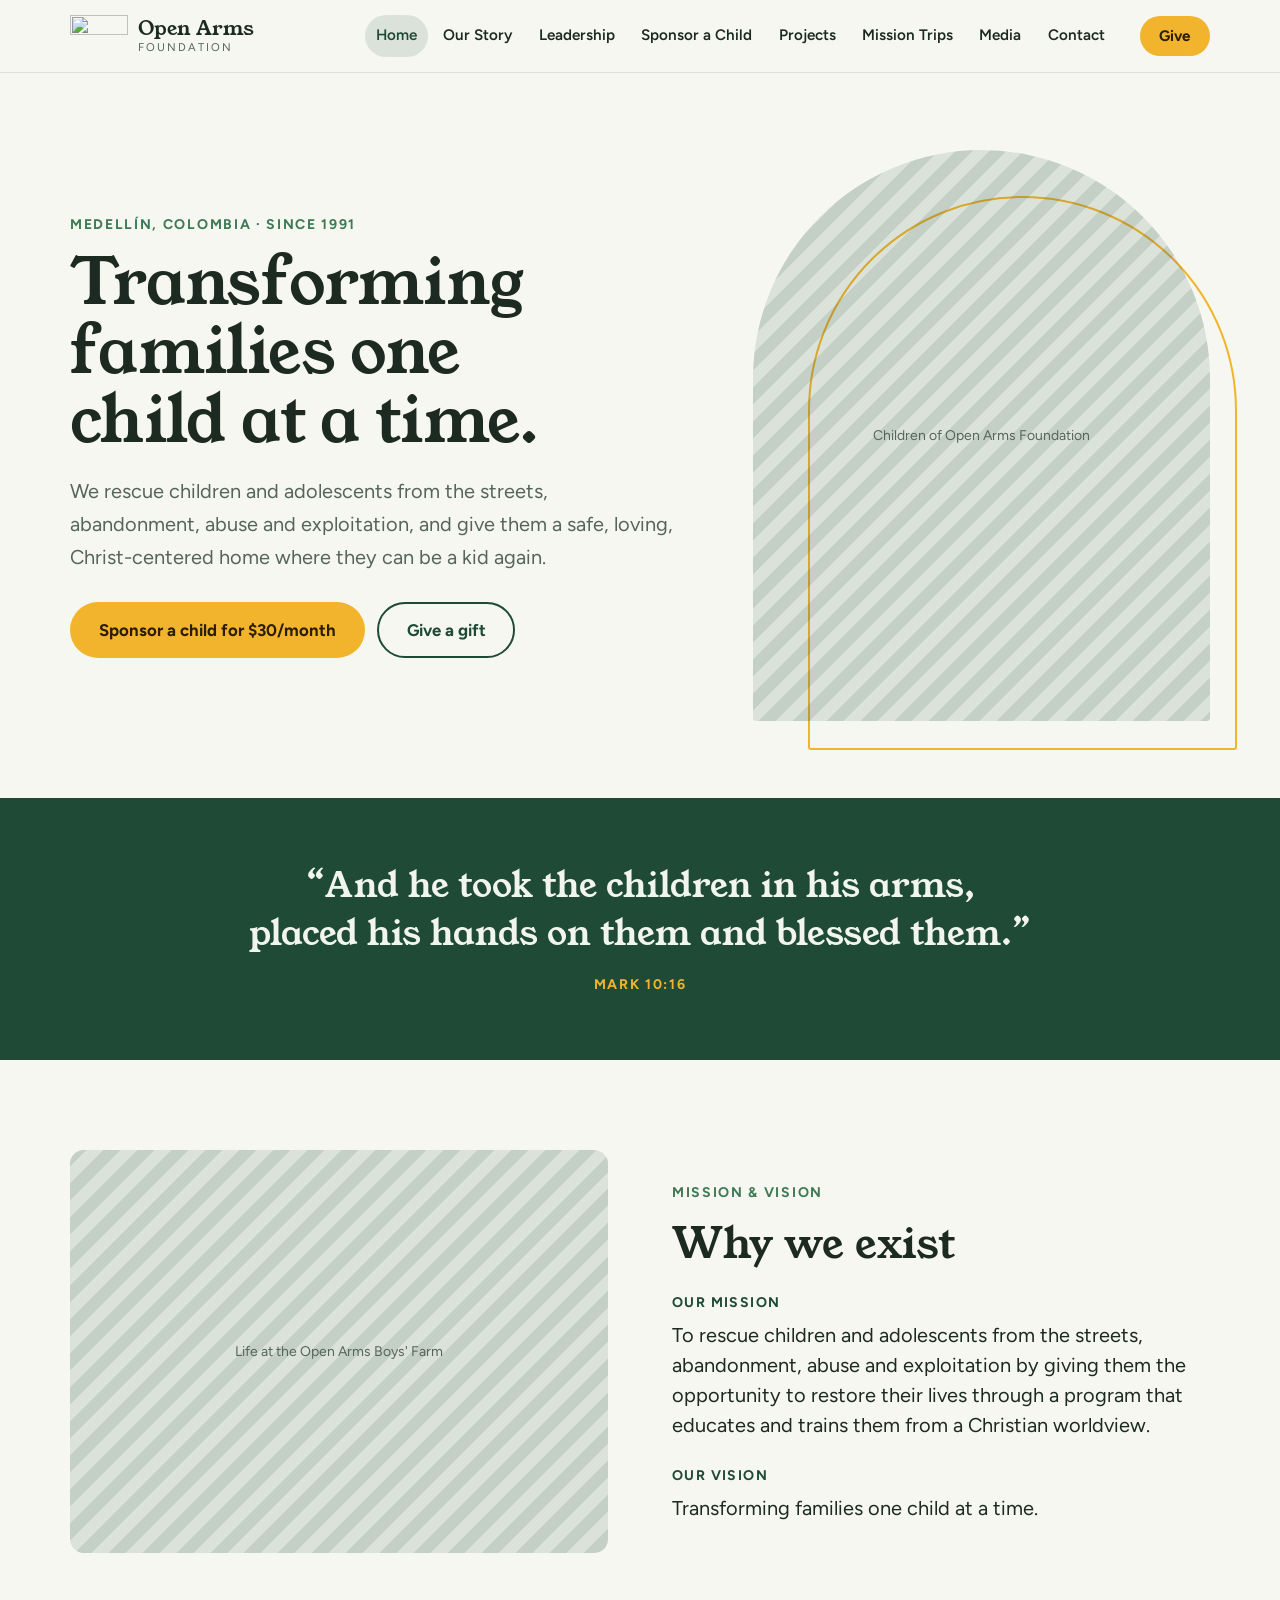
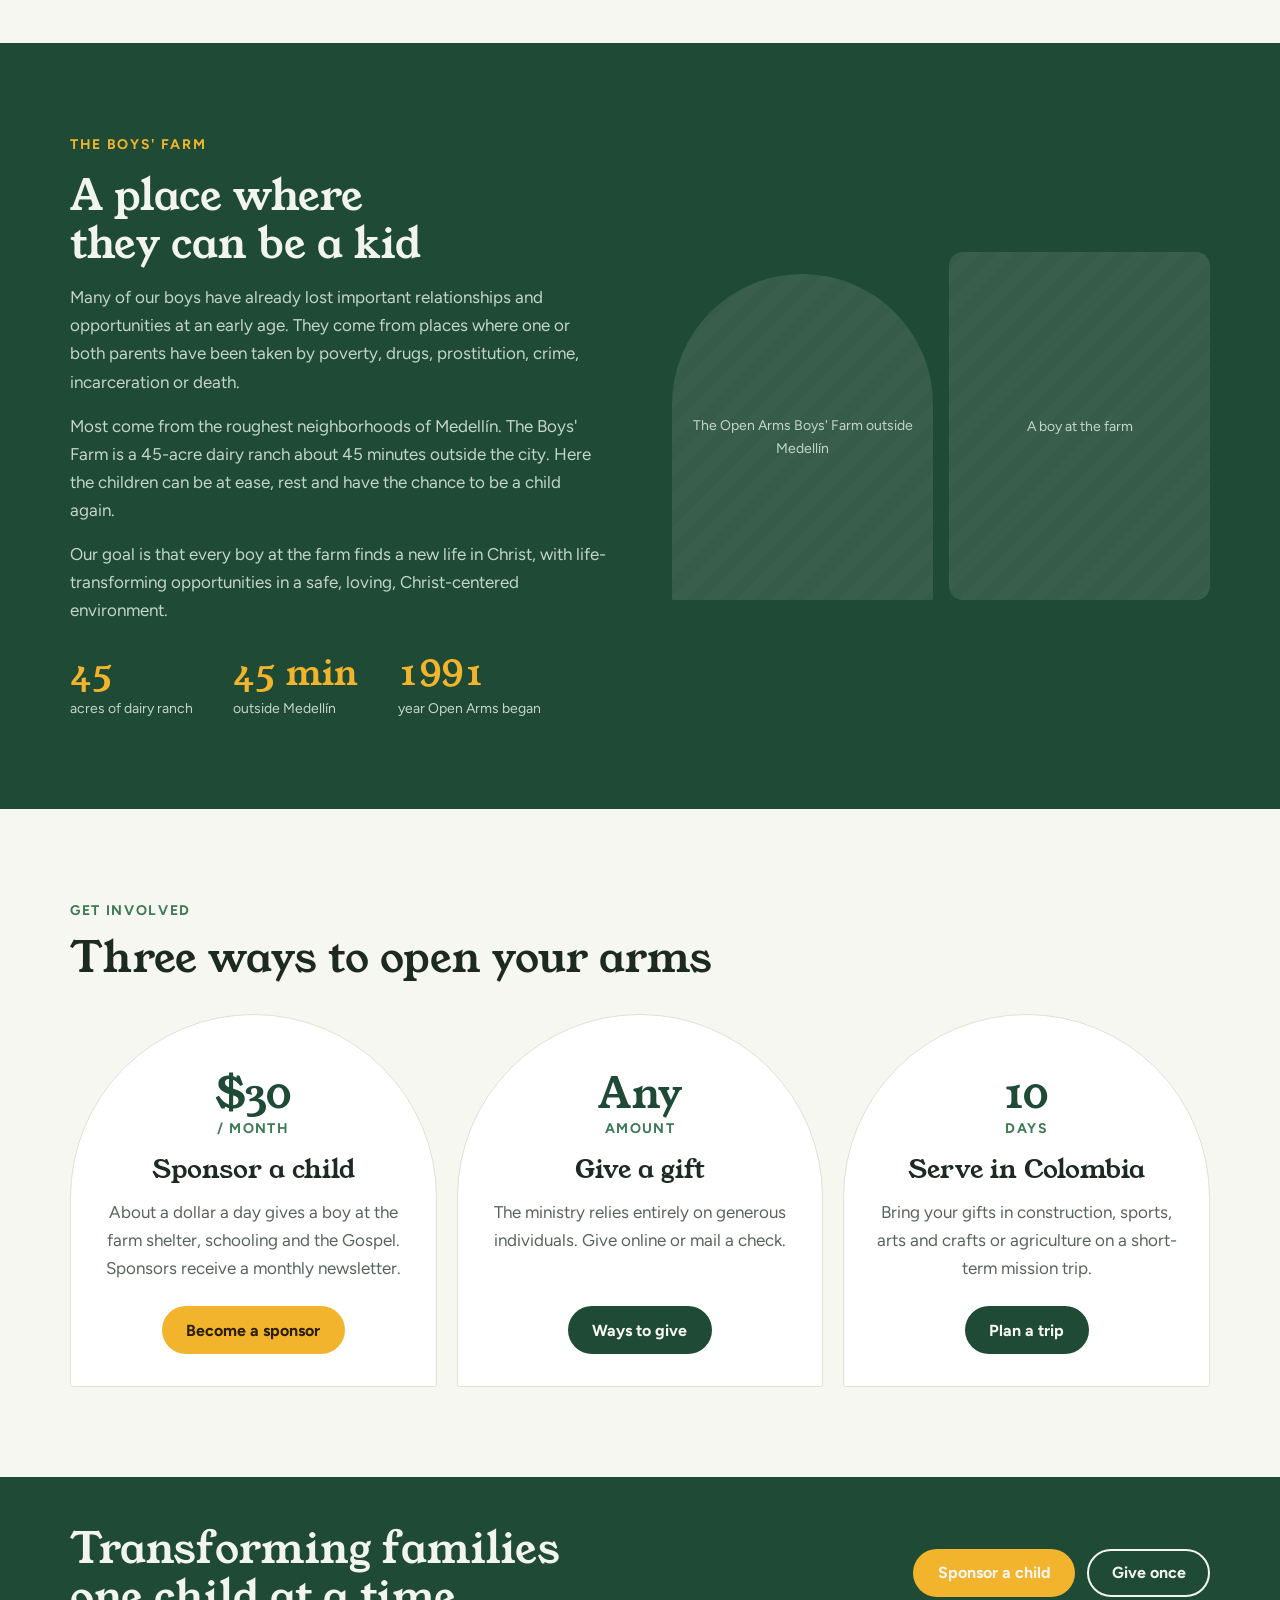
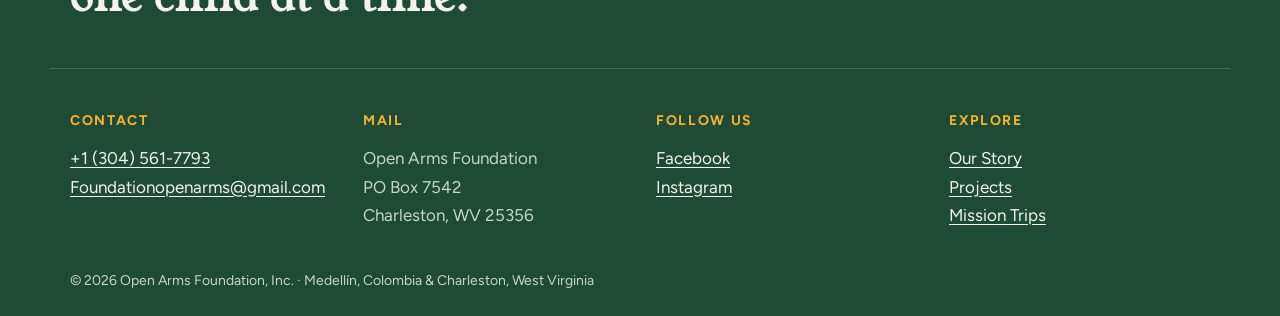
==== open-arms-foundation/index.html @ 48c6ef28 "Rebuild the Open Arms Foundation website Nine-page static site rebuilt from openarmsfoundation.com w" ====
<!doctype html>
<html lang="en">
<head>
<meta charset="utf-8">
<meta name="viewport" content="width=device-width, initial-scale=1, viewport-fit=cover">
<title>Open Arms Foundation | Rescuing children in Medellín, Colombia</title>
<meta name="description" content="Open Arms Foundation rescues children and adolescents from the streets of Medellín, Colombia, and gives them a new life at the Boys' Farm.">
<meta property="og:title" content="Open Arms Foundation | Rescuing children in Medellín, Colombia">
<meta property="og:description" content="Open Arms Foundation rescues children and adolescents from the streets of Medellín, Colombia, and gives them a new life at the Boys' Farm.">
<meta property="og:image" content="assets/images/5472091_1280x850.jpg">
<meta name="claude:viewport-fit-sides" content="cover">
<link rel="icon" href="assets/images/5472153_692x496.PNG">
<link rel="preconnect" href="https://fonts.googleapis.com">
<link rel="preconnect" href="https://fonts.gstatic.com" crossorigin>
<link rel="stylesheet" href="https://fonts.googleapis.com/css2?family=Figtree:wght@400;500;600;700&family=Young+Serif&display=swap">
<link rel="stylesheet" href="assets/site.css">
</head>
<body>
<a class="skip" href="#main">Skip to content</a>
<header class="site-header">
  <div class="wrap site-header__in">
    <a class="brand" href="index.html" aria-label="Open Arms Foundation home">
      <img src="assets/images/5472153_692x496.PNG" alt="" width="58" height="42">
      <span>Open Arms<small>Foundation</small></span>
    </a>
    <nav class="nav" id="site-nav" aria-label="Main">
      <ul><li><a href="index.html" aria-current="page">Home</a></li>
<li><a href="our-story.html">Our Story</a></li>
<li><a href="leadership.html">Leadership</a></li>
<li><a href="child-sponsorship.html">Sponsor a Child</a></li>
<li><a href="projects.html">Projects</a></li>
<li><a href="mission-trips.html">Mission Trips</a></li>
<li><a href="media.html">Media</a></li>
<li><a href="contact.html">Contact</a></li></ul>
    </nav>
    <div class="site-header__actions">
      <a class="btn btn--sun btn--sm" href="give.html">Give</a>
      <button class="nav-toggle" id="nav-toggle" type="button" aria-expanded="false" aria-controls="site-nav">
        <span class="sr">Menu</span><span class="bars" aria-hidden="true"></span>
      </button>
    </div>
  </div>
</header>
<main id="main">

<section class="hero">
  <div class="wrap hero__in">
    <div class="hero__text">
      <p class="eyebrow">Medell&iacute;n, Colombia &middot; Since 1991</p>
      <h1 class="display">Transforming families one child at a time.</h1>
      <p class="lede">We rescue children and adolescents from the streets, abandonment, abuse and exploitation, and give them a safe, loving, Christ-centered home where they can be a kid again.</p>
      <div class="btn-row">
        <a class="btn btn--sun btn--lg" href="child-sponsorship.html">Sponsor a child for $30/month</a>
        <a class="btn btn--line btn--lg" href="give.html">Give a gift</a>
      </div>
    </div>
    <div class="hero__media">
      <figure class="photo photo--arch"><div class="photo__frame" data-alt="Children of Open Arms Foundation"><img src="assets/images/5472091_1280x850.jpg" alt="Children of Open Arms Foundation" loading="eager" decoding="async"></div></figure>
    </div>
  </div>
</section>

<section class="verse"><div class="wrap">
  <blockquote><p>And he took the children in his arms, placed his hands on them and blessed them.</p><cite>Mark 10:16</cite></blockquote>
</div></section>

<section class="section split" aria-labelledby="mission-h">
  <div class="wrap split__in">
    <figure class="photo photo--soft"><div class="photo__frame" data-alt="Life at the Open Arms Boys' Farm"><img src="assets/images/6273699_6016x4000.JPG" alt="Life at the Open Arms Boys' Farm" loading="lazy" decoding="async"></div></figure>
    <div class="split__text">
      <p class="eyebrow">Mission &amp; vision</p>
      <h2 id="mission-h" class="h2">Why we exist</h2>
      <dl class="mv">
        <div><dt>Our mission</dt><dd>To rescue children and adolescents from the streets, abandonment, abuse and exploitation by giving them the opportunity to restore their lives through a program that educates and trains them from a Christian worldview.</dd></div>
        <div><dt>Our vision</dt><dd>Transforming families one child at a time.</dd></div>
      </dl>
    </div>
  </div>
</section>

<section class="section band" aria-labelledby="farm-h">
  <div class="wrap split__in split__in--rev">
    <div class="split__text">
      <p class="eyebrow">The Boys' Farm</p>
      <h2 id="farm-h" class="h2">A place where they can be a kid</h2>
      <p>Many of our boys have already lost important relationships and opportunities at an early age. They come from places where one or both parents have been taken by poverty, drugs, prostitution, crime, incarceration or death.</p>
      <p>Most come from the roughest neighborhoods of Medell&iacute;n. The Boys' Farm is a 45-acre dairy ranch about 45 minutes outside the city. Here the children can be at ease, rest and have the chance to be a child again.</p>
      <p>Our goal is that every boy at the farm finds a new life in Christ, with life-transforming opportunities in a safe, loving, Christ-centered environment.</p>
      <ul class="facts">
        <li><strong>45</strong><span>acres of dairy ranch</span></li>
        <li><strong>45 min</strong><span>outside Medell&iacute;n</span></li>
        <li><strong>1991</strong><span>year Open Arms began</span></li>
      </ul>
    </div>
    <div class="stack">
      <figure class="photo photo--arch"><div class="photo__frame" data-alt="The Open Arms Boys' Farm outside Medellín"><img src="assets/images/6273721_6016x4000.JPG" alt="The Open Arms Boys' Farm outside Medellín" loading="lazy" decoding="async"></div></figure>
      <figure class="photo photo--soft"><div class="photo__frame" data-alt="A boy at the farm"><img src="assets/images/5527315_1280x960.jpg" alt="A boy at the farm" loading="lazy" decoding="async"></div></figure>
    </div>
  </div>
</section>

<section class="section help" aria-labelledby="help-h">
  <div class="wrap">
    <p class="eyebrow">Get involved</p>
    <h2 id="help-h" class="h2">Three ways to open your arms</h2>
    <div class="help__grid">
      <article class="help__item">
        <p class="help__price"><span>$30</span> / month</p>
        <h3>Sponsor a child</h3>
        <p>About a dollar a day gives a boy at the farm shelter, schooling and the Gospel. Sponsors receive a monthly newsletter.</p>
        <a class="btn btn--sun" href="child-sponsorship.html">Become a sponsor</a>
      </article>
      <article class="help__item">
        <p class="help__price"><span>Any</span> amount</p>
        <h3>Give a gift</h3>
        <p>The ministry relies entirely on generous individuals. Give online or mail a check.</p>
        <a class="btn btn--forest" href="give.html">Ways to give</a>
      </article>
      <article class="help__item">
        <p class="help__price"><span>10</span> days</p>
        <h3>Serve in Colombia</h3>
        <p>Bring your gifts in construction, sports, arts and crafts or agriculture on a short-term mission trip.</p>
        <a class="btn btn--forest" href="mission-trips.html">Plan a trip</a>
      </article>
    </div>
  </div>
</section>

</main>
<footer class="site-footer">
  <div class="wrap site-footer__cta">
    <p class="site-footer__line">Transforming families one child at a time.</p>
    <div class="btn-row">
      <a class="btn btn--sun" href="child-sponsorship.html">Sponsor a child</a>
      <a class="btn btn--ghost-light" href="give.html">Give once</a>
    </div>
  </div>
  <div class="wrap site-footer__grid">
    <div>
      <h2 class="eyebrow">Contact</h2>
      <p><a href="tel:+13045617793">+1 (304) 561-7793</a><br>
      <a href="mailto:Foundationopenarms@gmail.com">Foundationopenarms@gmail.com</a></p>
    </div>
    <div>
      <h2 class="eyebrow">Mail</h2>
      <address>Open Arms Foundation<br>PO Box 7542<br>Charleston, WV 25356</address>
    </div>
    <div>
      <h2 class="eyebrow">Follow us</h2>
      <p><a href="https://www.facebook.com/openarmsfoundationincolombia" rel="noopener">Facebook</a><br><a href="https://www.instagram.com/foundationopenarms/" rel="noopener">Instagram</a></p>
    </div>
    <div>
      <h2 class="eyebrow">Explore</h2>
      <p><a href="our-story.html">Our Story</a><br><a href="projects.html">Projects</a><br><a href="mission-trips.html">Mission Trips</a></p>
    </div>
  </div>
  <div class="wrap site-footer__base">
    <p>&copy; <span id="year">2026</span> Open Arms Foundation, Inc. &middot; Medell&iacute;n, Colombia &amp; Charleston, West Virginia</p>
  </div>
</footer>
<script src="assets/site.js"></script>
</body>
</html>
---- open-arms-foundation/assets/site.css ----
/* Layout: open, two-column editorial bands; photos framed as arches (open arms / Colombian colonial doorways). */
:root {
  --paper: #f6f7f1;
  --card: #ffffff;
  --ink: #1c2a22;
  --muted: #56655b;
  --line: #dce3d6;
  --forest: #1f4a36;
  --leaf: #3d7a55;
  --sun: #f2b42c;
  --sun-ink: #2b1e00;
  --band: #1f4a36;
  --band-ink: #f1f5ee;
  --band-muted: #c4d6c8;
  --shade: rgba(31, 74, 54, .12);

  --f-display: "Young Serif", Georgia, "Times New Roman", serif;
  --f-body: "Figtree", system-ui, -apple-system, "Segoe UI", Roboto, sans-serif;

  --step--1: .875rem;
  --step-0: 1.0625rem;
  --step-1: 1.25rem;
  --step-2: 1.6rem;
  --step-3: clamp(1.9rem, 1.4rem + 2vw, 2.6rem);
  --step-4: clamp(2.4rem, 1.6rem + 3.6vw, 4rem);

  --radius: 14px;
  --wrap: 1180px;
  color-scheme: light;
}
@media (prefers-color-scheme: dark) {
  :root:not([data-theme="light"]) {
    --paper: #111914; --card: #17221b; --ink: #e8eee6; --muted: #a2b2a6; --line: #2a372f;
    --forest: #9fd3b1; --leaf: #82c39a; --sun: #f4c04e; --sun-ink: #241900;
    --band: #173527; --band-ink: #eef4ec; --band-muted: #b2c7b8; --shade: rgba(0, 0, 0, .35);
    color-scheme: dark;
  }
}
:root[data-theme="dark"] {
  --paper: #111914; --card: #17221b; --ink: #e8eee6; --muted: #a2b2a6; --line: #2a372f;
  --forest: #9fd3b1; --leaf: #82c39a; --sun: #f4c04e; --sun-ink: #241900;
  --band: #173527; --band-ink: #eef4ec; --band-muted: #b2c7b8; --shade: rgba(0, 0, 0, .35);
  color-scheme: dark;
}

*, *::before, *::after { box-sizing: border-box; }
html { scroll-behavior: smooth; -webkit-text-size-adjust: 100%; }
body {
  margin: 0; background: var(--paper); color: var(--ink);
  font-family: var(--f-body); font-size: var(--step-0); line-height: 1.65;
}
body::before {
  content: ""; position: fixed; inset: 0 0 auto; height: env(safe-area-inset-top, 0px);
  z-index: 60; background: var(--paper);
}
img { max-width: 100%; display: block; }
a { color: var(--forest); text-underline-offset: .2em; }
a:hover { color: var(--leaf); }
:focus-visible { outline: 3px solid var(--sun); outline-offset: 3px; border-radius: 4px; }
address { font-style: normal; }
.sr { position: absolute; width: 1px; height: 1px; overflow: hidden; clip: rect(0 0 0 0); white-space: nowrap; }
.skip { position: absolute; left: -999px; top: 8px; background: var(--sun); color: var(--sun-ink); padding: .5rem 1rem; z-index: 100; }
.skip:focus { left: 8px; }

.wrap {
  width: 100%; max-width: var(--wrap); margin-inline: auto;
  padding-left: max(20px, env(safe-area-inset-left, 0px));
  padding-right: max(20px, env(safe-area-inset-right, 0px));
}

/* Type */
.display {
  font-family: var(--f-display); font-weight: 400; font-size: var(--step-4);
  line-height: 1.08; letter-spacing: -.01em; margin: 0; text-wrap: balance;
}
.h2 { font-family: var(--f-display); font-weight: 400; font-size: var(--step-3); line-height: 1.15; margin: 0 0 1rem; text-wrap: balance; }
.h3 { font-family: var(--f-display); font-weight: 400; font-size: var(--step-2); line-height: 1.2; margin: 0 0 .5rem; }
.eyebrow {
  font-size: var(--step--1); font-weight: 700; letter-spacing: .12em; text-transform: uppercase;
  color: var(--leaf); margin: 0 0 .75rem;
}
.lede { font-size: var(--step-1); color: var(--muted); max-width: 38rem; margin: 1.25rem 0 0; }
.prose { max-width: 40rem; }
.prose p { margin: 0 0 1.1rem; }
.prose .lede { color: var(--ink); margin-top: 0; }

/* Buttons */
.btn {
  display: inline-flex; align-items: center; justify-content: center; gap: .5rem;
  min-height: 48px; padding: .7rem 1.4rem; border-radius: 999px; border: 2px solid transparent;
  font: 700 1rem/1.2 var(--f-body); text-decoration: none; cursor: pointer;
  transition: transform .15s ease, background-color .15s ease, color .15s ease;
}
.btn:hover { transform: translateY(-1px); }
.btn--sm { min-height: 40px; padding: .45rem 1.1rem; font-size: .95rem; }
.btn--lg { min-height: 56px; padding: .9rem 1.7rem; font-size: 1.05rem; }
.btn--sun { background: var(--sun); color: var(--sun-ink); }
.btn--sun:hover { color: var(--sun-ink); background: color-mix(in srgb, var(--sun) 85%, white); }
.btn--forest { background: var(--forest); color: var(--paper); }
.btn--forest:hover { color: var(--paper); background: var(--leaf); }
.btn--line { border-color: var(--forest); color: var(--forest); background: transparent; }
.btn--line:hover { background: var(--forest); color: var(--paper); }
.btn--ghost-light { border-color: var(--band-ink); color: var(--band-ink); background: transparent; }
.btn--ghost-light:hover { background: var(--band-ink); color: var(--band); }
.btn-row { display: flex; flex-wrap: wrap; gap: .75rem; margin-top: 1.75rem; }
.btn-row--center { justify-content: center; }
.link-arrow { font-weight: 700; text-decoration: none; }
.link-arrow::after { content: " \2192"; }

/* Header */
.site-header {
  position: sticky; top: env(safe-area-inset-top, 0px); z-index: 50;
  background: color-mix(in srgb, var(--paper) 92%, transparent);
  backdrop-filter: saturate(1.4) blur(10px); border-bottom: 1px solid var(--line);
}
.site-header__in { display: flex; align-items: center; gap: 1.5rem; min-height: 72px; }
.brand { display: flex; align-items: center; gap: .6rem; text-decoration: none; color: var(--ink); margin-right: auto; }
.brand img { width: 58px; height: auto; }
.brand span { font-family: var(--f-display); font-size: 1.25rem; line-height: 1; display: flex; flex-direction: column; }
.brand small { font-family: var(--f-body); font-size: .7rem; letter-spacing: .18em; text-transform: uppercase; color: var(--muted); margin-top: .25rem; }
.nav ul { list-style: none; margin: 0; padding: 0; display: flex; gap: .25rem; }
.nav a {
  display: block; padding: .5rem .7rem; border-radius: 999px; text-decoration: none;
  color: var(--ink); font-weight: 600; font-size: .95rem; white-space: nowrap;
}
.nav a:hover { background: var(--shade); color: var(--ink); }
.nav a[aria-current="page"] { color: var(--forest); background: var(--shade); }
.site-header__actions { display: flex; align-items: center; gap: .5rem; }
.nav-toggle { display: none; width: 44px; height: 44px; border: 0; border-radius: 999px; background: transparent; color: var(--ink); cursor: pointer; }
.bars, .bars::before, .bars::after { display: block; width: 22px; height: 2px; background: currentColor; margin-inline: auto; position: relative; transition: transform .2s ease; }
.bars::before, .bars::after { content: ""; position: absolute; left: 0; }
.bars::before { top: -7px; } .bars::after { top: 7px; }
.nav-toggle[aria-expanded="true"] .bars { background: transparent; }
.nav-toggle[aria-expanded="true"] .bars::before { transform: translateY(7px) rotate(45deg); }
.nav-toggle[aria-expanded="true"] .bars::after { transform: translateY(-7px) rotate(-45deg); }
.nav-toggle .bars { background: currentColor; }
.nav-toggle[aria-expanded="true"] .bars { background: transparent; }

@media (max-width: 1080px) {
  .nav-toggle { display: inline-block; }
  .nav { position: absolute; inset: 100% 0 auto; background: var(--paper); border-bottom: 1px solid var(--line); display: none; }
  .nav.is-open { display: block; }
  .nav ul { flex-direction: column; padding: .75rem max(20px, env(safe-area-inset-right, 0px)) 1.25rem max(20px, env(safe-area-inset-left, 0px)); }
  .nav a { padding: .8rem .9rem; font-size: 1.05rem; }
}

/* Photos */
.photo { margin: 0; }
.photo__frame {
  position: relative; overflow: hidden; background: var(--shade);
  max-width: 100%;
}
.photo__frame img { width: 100%; height: 100%; object-fit: cover; }
.photo--arch .photo__frame { border-radius: 999px 999px var(--radius) var(--radius); aspect-ratio: 4 / 5; }
.photo--soft .photo__frame { border-radius: var(--radius); aspect-ratio: 4 / 3; }
.photo--circle .photo__frame { border-radius: 50%; aspect-ratio: 1; }
.photo figcaption { font-size: var(--step--1); color: var(--muted); margin-top: .6rem; }
/* Shown only if a photo fails to load */
.photo__frame.is-missing img { visibility: hidden; }
.photo__frame.is-missing::after {
  content: attr(data-alt); position: absolute; inset: 0; display: grid; place-items: center;
  padding: 1rem; text-align: center; color: var(--muted); font-size: var(--step--1);
  background: repeating-linear-gradient(135deg, var(--shade) 0 12px, transparent 12px 24px);
}

/* Hero */
.hero { padding-block: clamp(2.5rem, 6vw, 5rem); }
.hero__in { display: grid; grid-template-columns: 1.15fr .85fr; gap: clamp(2rem, 5vw, 4.5rem); align-items: center; }
.hero__text { min-width: 0; }
.hero__media { position: relative; }
.hero__media::before {
  content: ""; position: absolute; inset: 8% -6% -5% 12%; border-radius: 999px 999px var(--radius) var(--radius);
  border: 2px solid var(--sun); z-index: -1;
}
.hero__media { isolation: isolate; }
.hero--tight .display { font-size: clamp(2.2rem, 1.5rem + 3vw, 3.5rem); }

/* Scripture */
.verse { padding-block: clamp(2.5rem, 5vw, 4rem); background: var(--band); color: var(--band-ink); }
.verse blockquote { margin: 0 auto; max-width: 52rem; text-align: center; }
.verse p { font-family: var(--f-display); font-size: clamp(1.4rem, 1rem + 1.8vw, 2.2rem); line-height: 1.35; margin: 0; text-wrap: balance; }
.verse p::before { content: "\201C"; } .verse p::after { content: "\201D"; }
.verse cite, .cite-line { display: block; margin-top: 1rem; font-style: normal; font-weight: 700; letter-spacing: .12em; text-transform: uppercase; font-size: var(--step--1); color: var(--sun); }
.cite-line { color: var(--leaf); }
.inline-verse { margin: 1.5rem 0 0; padding: 1.25rem 1.5rem; border-left: 4px solid var(--sun); background: var(--card); border-radius: 0 var(--radius) var(--radius) 0; }
.inline-verse p { margin: 0; font-family: var(--f-display); font-size: var(--step-1); line-height: 1.45; }
.inline-verse cite { display: block; margin-top: .75rem; font-style: normal; font-weight: 700; font-size: var(--step--1); letter-spacing: .1em; text-transform: uppercase; color: var(--leaf); }

/* Sections */
.section { padding-block: clamp(3rem, 7vw, 6rem); }
.band { background: var(--band); color: var(--band-ink); }
.band .eyebrow { color: var(--sun); }
.band a:not(.btn) { color: var(--band-ink); }
.band p { color: var(--band-muted); }
.band .h2 { color: var(--band-ink); }
.split__in { display: grid; grid-template-columns: 1fr 1fr; gap: clamp(2rem, 5vw, 5rem); align-items: center; }
.split__in--rev > :first-child { order: 0; }
.split__text { min-width: 0; }
.split__text p { margin: 0 0 1rem; max-width: 36rem; }
.stack { display: grid; grid-template-columns: 1fr 1fr; gap: 1rem; align-items: end; }
.stack .photo--soft .photo__frame { aspect-ratio: 3 / 4; }
.mv { margin: 1.5rem 0 0; display: grid; gap: 1.5rem; }
.mv dt { font-weight: 700; color: var(--forest); text-transform: uppercase; letter-spacing: .1em; font-size: var(--step--1); }
.mv dd { margin: .35rem 0 0; font-size: var(--step-1); line-height: 1.5; }
.facts { list-style: none; padding: 0; margin: 2rem 0 0; display: flex; flex-wrap: wrap; gap: 1rem 2.5rem; }
.facts li { display: flex; flex-direction: column; }
.facts strong { font-family: var(--f-display); font-weight: 400; font-size: 2.2rem; line-height: 1; color: var(--sun); font-variant-numeric: tabular-nums; }
.facts span { font-size: var(--step--1); color: var(--band-muted); margin-top: .35rem; }

/* Ways to help */
.help__grid { display: grid; grid-template-columns: repeat(3, 1fr); gap: 1.25rem; margin-top: 2rem; }
.help__item {
  display: flex; flex-direction: column; gap: .5rem; padding: 2rem 1.75rem;
  background: var(--card); border: 1px solid var(--line); border-radius: 999px 999px var(--radius) var(--radius);
  padding-top: 3.5rem; text-align: center; align-items: center;
}
.help__item p { margin: 0; color: var(--muted); flex: 1; }
.help__item h3 { font-family: var(--f-display); font-weight: 400; font-size: var(--step-2); margin: 0; }
.help__item .help__price { flex: 0; color: var(--leaf); font-weight: 700; font-size: var(--step--1); text-transform: uppercase; letter-spacing: .1em; }
.help__price span { display: block; font-family: var(--f-display); font-size: 2.6rem; font-weight: 400; color: var(--forest); letter-spacing: 0; text-transform: none; line-height: 1.1; }
.help__item .btn { margin-top: 1rem; }

/* Page head */
.page-head { padding-block: clamp(2.5rem, 6vw, 4.5rem) clamp(1rem, 3vw, 2rem); }
.page-head .display { max-width: 18ch; }
.story__in { display: grid; grid-template-columns: 1.3fr .7fr; gap: clamp(2rem, 5vw, 4.5rem); align-items: start; }
.story__in > .photo { position: sticky; top: 100px; }

/* Leadership */
.leaders { display: grid; gap: 3rem; }
.leader { display: grid; grid-template-columns: 220px 1fr; gap: 2.5rem; align-items: center; padding-bottom: 3rem; border-bottom: 1px solid var(--line); }
.leader:last-child { border-bottom: 0; padding-bottom: 0; }
.leader > div { min-width: 0; max-width: 40rem; }
.leader p { margin: 0 0 1rem; }
.leader__role { color: var(--leaf); font-weight: 700; font-size: var(--step--1); text-transform: uppercase; letter-spacing: .1em; }

/* Sponsorship */
.provides { display: grid; grid-template-columns: repeat(3, 1fr); gap: 2rem; margin-top: 2rem; }
.provides article { min-width: 0; }
.provides .photo { margin-bottom: 1.25rem; }
.provides p { margin: 0; color: var(--muted); }
.steps { margin: 1rem 0 0; padding-left: 1.25rem; display: grid; gap: .9rem; }
.steps li { color: var(--band-muted); padding-left: .25rem; }
.steps li::marker { color: var(--sun); font-family: var(--f-display); }
.steps strong { color: var(--band-ink); }

/* Galleries */
.gallery { display: grid; gap: 1.25rem; margin-top: 1.5rem; }
.gallery--4 { grid-template-columns: repeat(4, 1fr); }
.gallery--3 { grid-template-columns: repeat(3, 1fr); }
.gallery--4 .photo__frame { aspect-ratio: 3 / 4; }
.masonry { columns: 3 260px; column-gap: 1.25rem; }
.masonry .photo { break-inside: avoid; margin-bottom: 1.25rem; }
.masonry .photo__frame { aspect-ratio: auto; min-height: 160px; }
.masonry .photo__frame img { height: auto; }
.chips { list-style: none; padding: 0; margin: 0 0 2rem; display: flex; flex-wrap: wrap; gap: .6rem; }
.chips li { padding: .45rem 1rem; border-radius: 999px; background: var(--shade); color: var(--forest); font-weight: 600; }
.center-block { text-align: center; max-width: 44rem; }
.center-block p { margin: 0 auto; }
.center-note { text-align: center; color: var(--muted); margin-top: 1.5rem; }

/* Give */
.give { display: grid; grid-template-columns: 1fr 1fr; gap: clamp(2rem, 5vw, 4rem); align-items: start; }
.give__ways { display: grid; gap: 1rem; min-width: 0; }
.way { padding: 1.5rem 1.75rem; border: 1px solid var(--line); border-radius: var(--radius); background: var(--card); }
.way p { margin: 0 0 .75rem; color: var(--muted); }
.way--primary { border: 2px solid var(--sun); }
.way .btn { margin-top: .25rem; }

/* Contact */
.contact { display: grid; grid-template-columns: 1.3fr .7fr; gap: clamp(2rem, 5vw, 4rem); align-items: start; }
.form { display: grid; gap: 1.1rem; min-width: 0; }
.form__row { display: grid; grid-template-columns: 1fr 1fr; gap: 1rem; }
.form label { display: grid; gap: .4rem; font-weight: 600; font-size: .95rem; }
.form input, .form select, .form textarea {
  font: inherit; font-weight: 400; color: var(--ink); background: var(--card);
  border: 1.5px solid var(--line); border-radius: 10px; padding: .75rem .9rem; width: 100%; min-height: 48px;
}
.form input:focus, .form select:focus, .form textarea:focus { outline: none; border-color: var(--forest); box-shadow: 0 0 0 3px var(--shade); }
.form [aria-invalid="true"] { border-color: #c2410c; }
.form .btn { justify-self: start; }
.form__status { margin: 0; color: var(--muted); min-height: 1.5em; }
.contact__info { display: grid; gap: 1.5rem; padding: 1.75rem; border-radius: var(--radius); background: var(--card); border: 1px solid var(--line); min-width: 0; }
.contact__info p, .contact__info address { margin: 0; overflow-wrap: anywhere; }
.contact__info .eyebrow { margin-bottom: .3rem; }
.big { font-size: var(--step-1); font-weight: 600; }

/* Footer */
.site-footer { background: var(--band); color: var(--band-ink); padding-block: 0 1.5rem; }
.site-footer a { color: var(--band-ink); }
.site-footer__cta { display: flex; flex-wrap: wrap; align-items: center; justify-content: space-between; gap: 1.5rem; padding-block: 3rem; border-bottom: 1px solid color-mix(in srgb, var(--band-ink) 18%, transparent); }
.site-footer__cta .btn-row { margin: 0; }
.site-footer__line { font-family: var(--f-display); font-size: var(--step-3); line-height: 1.15; margin: 0; max-width: 20ch; }
.site-footer__grid { display: grid; grid-template-columns: repeat(4, 1fr); gap: 2rem; padding-block: 2.5rem; }
.site-footer__grid > div { min-width: 0; }
.site-footer__grid p, .site-footer__grid address { margin: 0; color: var(--band-muted); overflow-wrap: anywhere; }
.site-footer .eyebrow { color: var(--sun); }
.site-footer__base p { margin: 0; font-size: var(--step--1); color: var(--band-muted); }

/* Responsive */
@media (max-width: 900px) {
  .hero__in, .split__in, .story__in, .give, .contact { grid-template-columns: 1fr; }
  .hero__media { max-width: 420px; }
  .story__in > .photo { position: static; max-width: 420px; }
  .help__grid, .provides { grid-template-columns: 1fr; }
  .help__item { border-radius: var(--radius); padding-top: 2rem; }
  .gallery--4 { grid-template-columns: repeat(2, 1fr); }
  .gallery--3 { grid-template-columns: 1fr 1fr; }
  .site-footer__grid { grid-template-columns: 1fr 1fr; }
  .leader { grid-template-columns: 140px 1fr; gap: 1.5rem; }
}
@media (max-width: 560px) {
  .leader { grid-template-columns: 1fr; }
  .leader .photo { max-width: 160px; }
  .form__row { grid-template-columns: 1fr; }
  .gallery--3 { grid-template-columns: 1fr; }
  .brand span { font-size: 1.05rem; }
  .brand img { width: 46px; }
  .btn--lg { width: 100%; }
}
@media (prefers-reduced-motion: reduce) {
  html { scroll-behavior: auto; }
  .btn, .bars, .bars::before, .bars::after { transition: none; }
  .btn:hover { transform: none; }
}
.hero { overflow-x: clip; }
.band .photo__frame { background: color-mix(in srgb, var(--band-ink) 12%, transparent); }
.band .photo__frame.is-missing::after { color: var(--band-muted); }
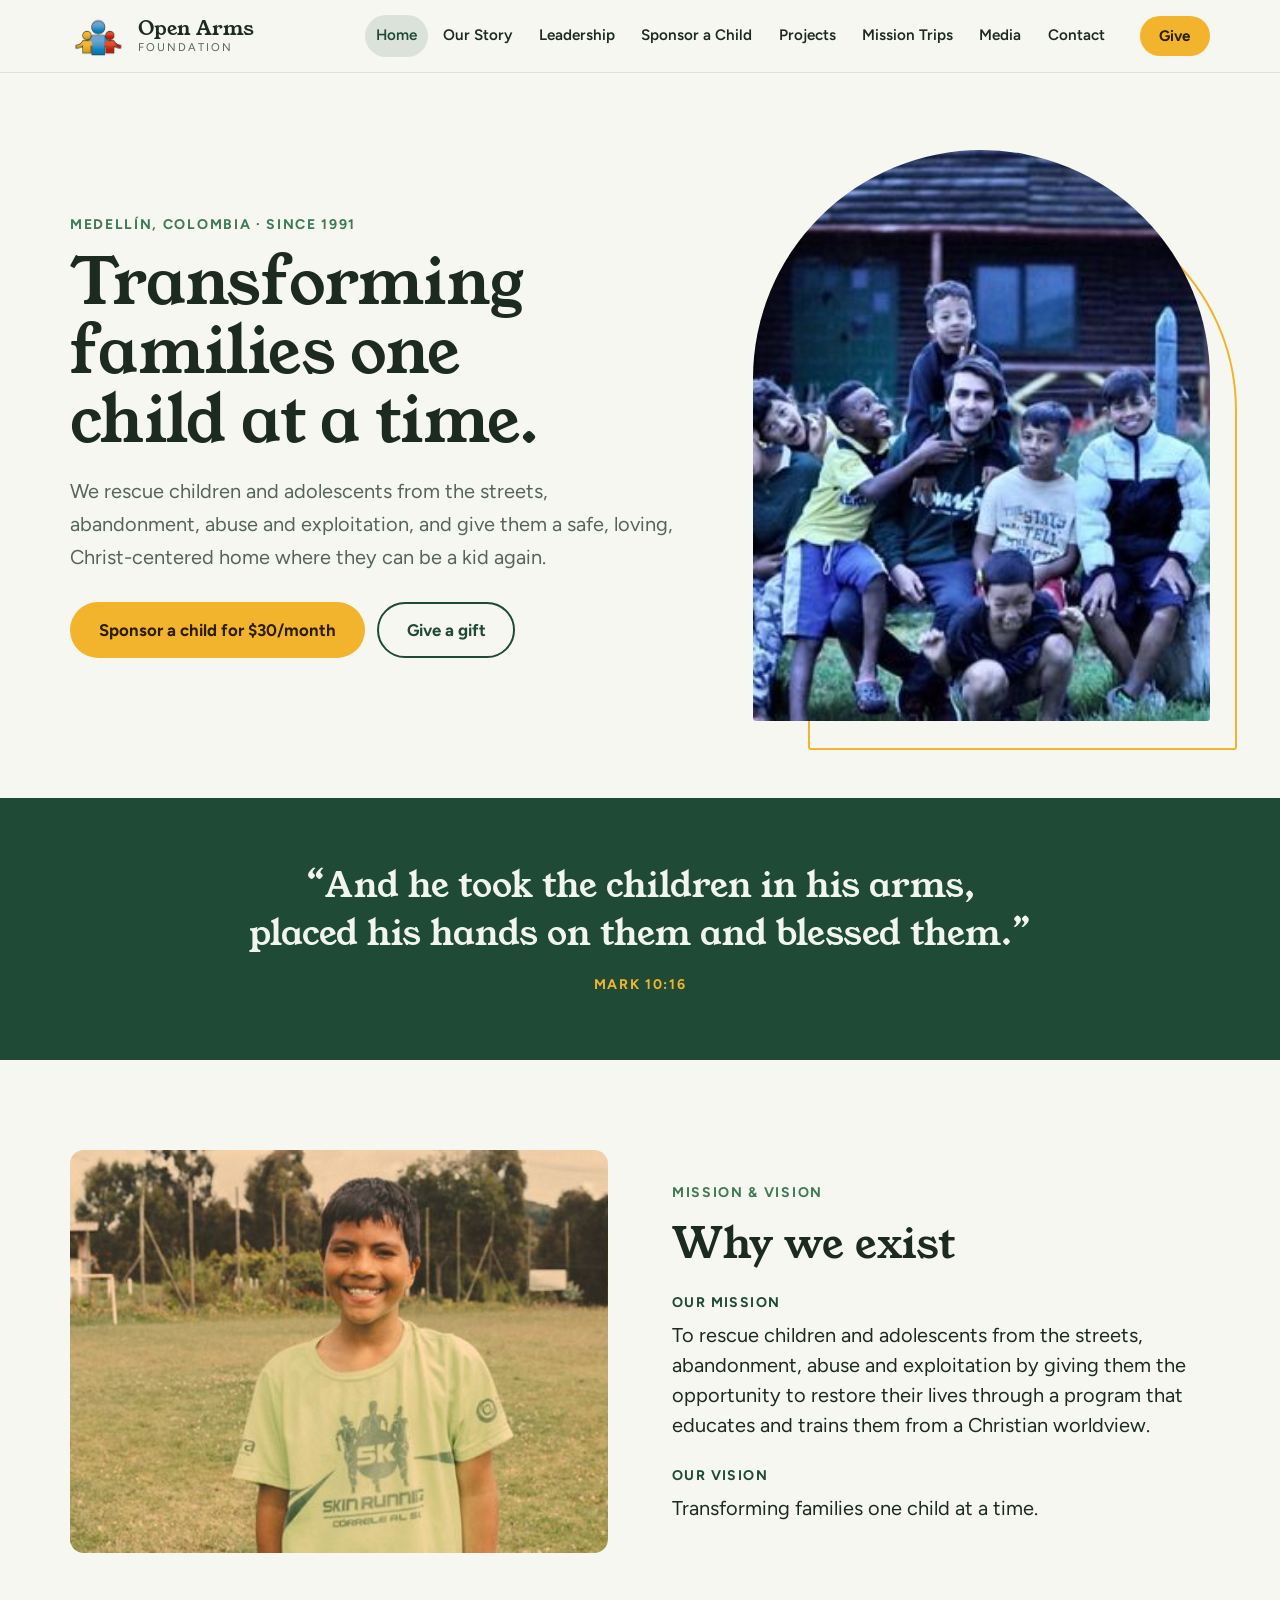
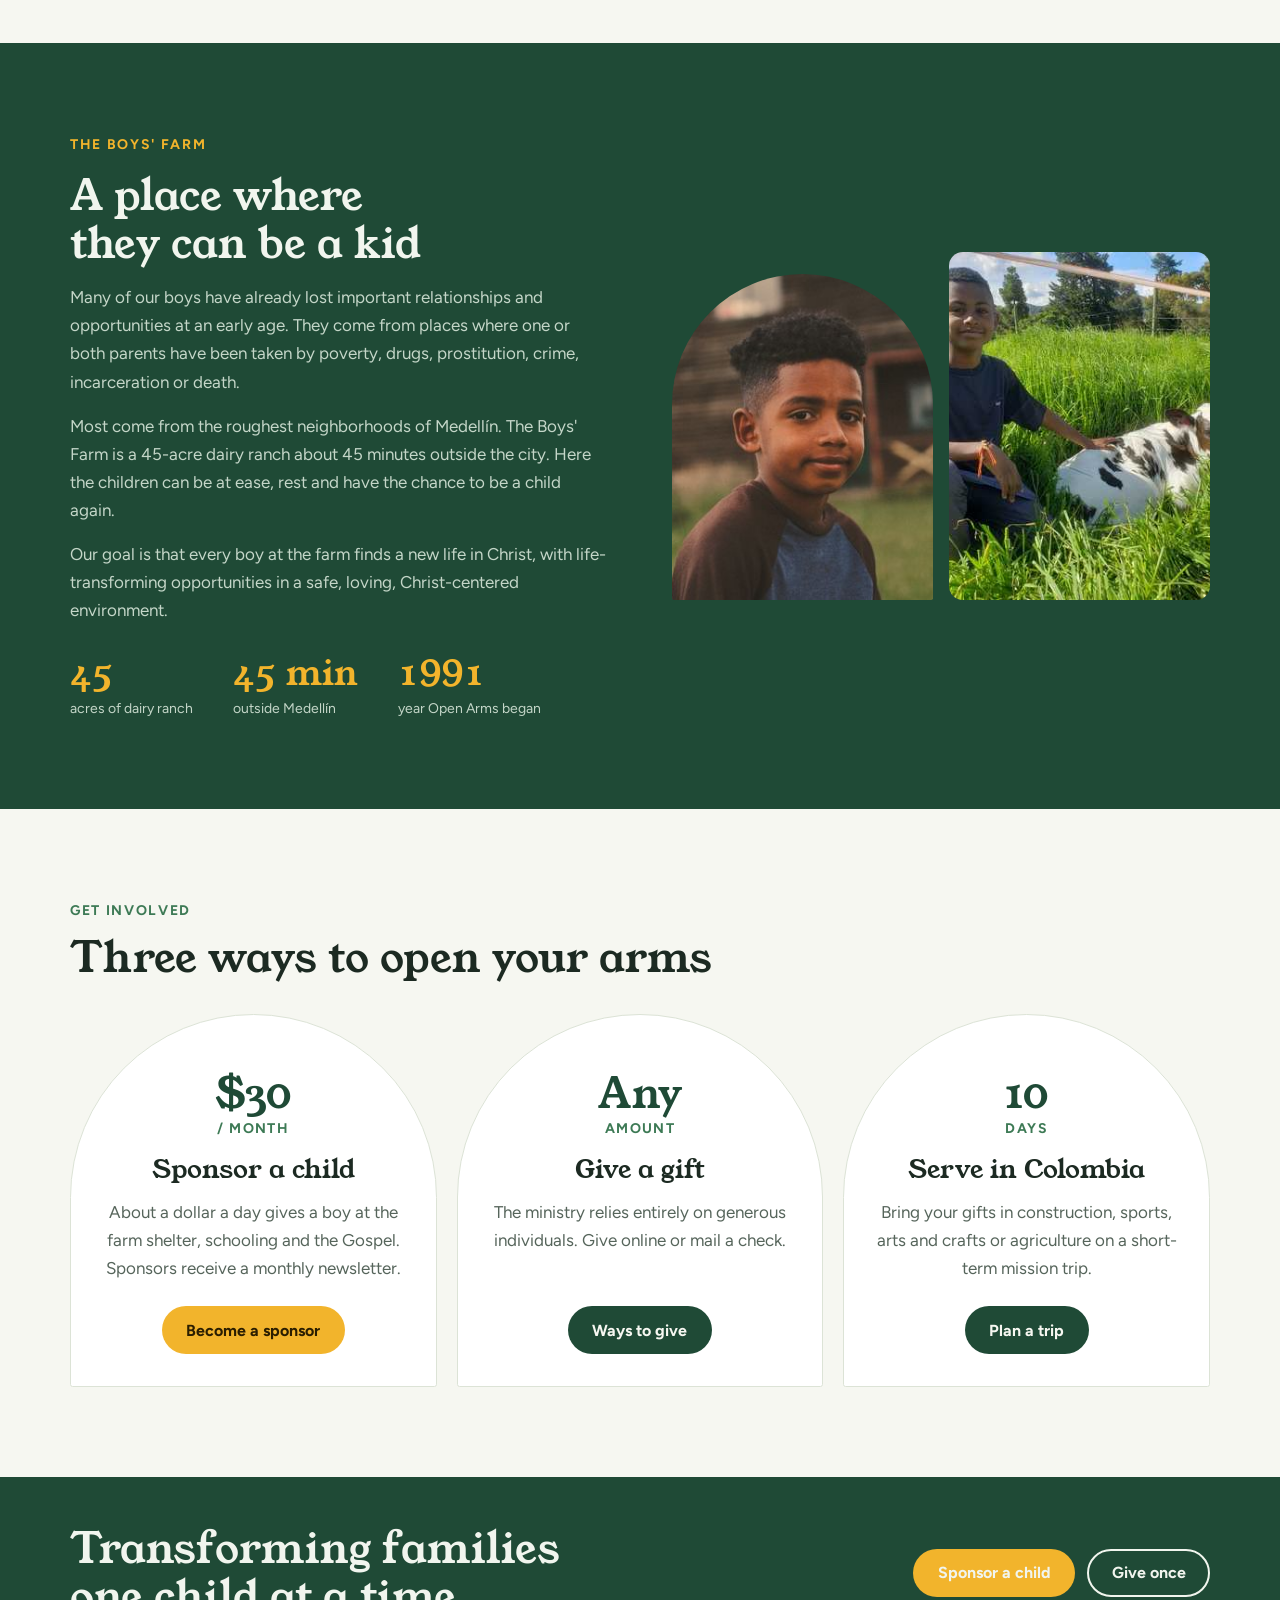
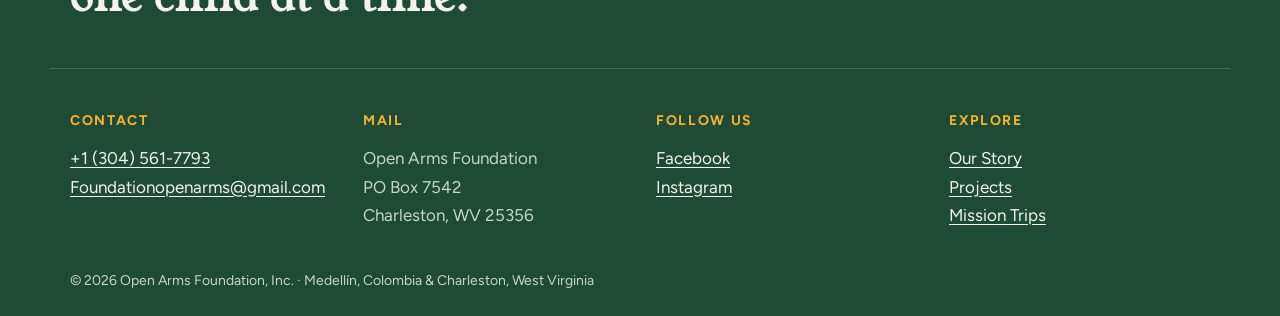
==== commit 83935c82: "Describe each photo in its alt text Co-Authored-By: Claude Opus 5.5 <noreply@anthropic.com> Claude-S" ====
--- a/open-arms-foundation/index.html
+++ b/open-arms-foundation/index.html
@@ -55,7 +55,7 @@
       </div>
     </div>
     <div class="hero__media">
-      <figure class="photo photo--arch"><div class="photo__frame" data-alt="Children of Open Arms Foundation"><img src="assets/images/5472091_1280x850.jpg" alt="Children of Open Arms Foundation" loading="eager" decoding="async"></div></figure>
+      <figure class="photo photo--arch"><div class="photo__frame" data-alt="Boys from the farm gathered outside a wooden cabin"><img src="assets/images/5472091_1280x850.jpg" alt="Boys from the farm gathered outside a wooden cabin" loading="eager" decoding="async"></div></figure>
     </div>
   </div>
 </section>
@@ -66,7 +66,7 @@
 
 <section class="section split" aria-labelledby="mission-h">
   <div class="wrap split__in">
-    <figure class="photo photo--soft"><div class="photo__frame" data-alt="Life at the Open Arms Boys' Farm"><img src="assets/images/6273699_6016x4000.JPG" alt="Life at the Open Arms Boys' Farm" loading="lazy" decoding="async"></div></figure>
+    <figure class="photo photo--soft"><div class="photo__frame" data-alt="A smiling boy on the farm&rsquo;s soccer field"><img src="assets/images/6273699_6016x4000.JPG" alt="A smiling boy on the farm&rsquo;s soccer field" loading="lazy" decoding="async"></div></figure>
     <div class="split__text">
       <p class="eyebrow">Mission &amp; vision</p>
       <h2 id="mission-h" class="h2">Why we exist</h2>
@@ -93,8 +93,8 @@
       </ul>
     </div>
     <div class="stack">
-      <figure class="photo photo--arch"><div class="photo__frame" data-alt="The Open Arms Boys' Farm outside Medellín"><img src="assets/images/6273721_6016x4000.JPG" alt="The Open Arms Boys' Farm outside Medellín" loading="lazy" decoding="async"></div></figure>
-      <figure class="photo photo--soft"><div class="photo__frame" data-alt="A boy at the farm"><img src="assets/images/5527315_1280x960.jpg" alt="A boy at the farm" loading="lazy" decoding="async"></div></figure>
+      <figure class="photo photo--arch"><div class="photo__frame" data-alt="Portrait of a boy at the farm"><img src="assets/images/6273721_6016x4000.JPG" alt="Portrait of a boy at the farm" loading="lazy" decoding="async"></div></figure>
+      <figure class="photo photo--soft"><div class="photo__frame" data-alt="A boy sitting in tall grass beside a calf"><img src="assets/images/5527315_1280x960.jpg" alt="A boy sitting in tall grass beside a calf" loading="lazy" decoding="async"></div></figure>
     </div>
   </div>
 </section>
